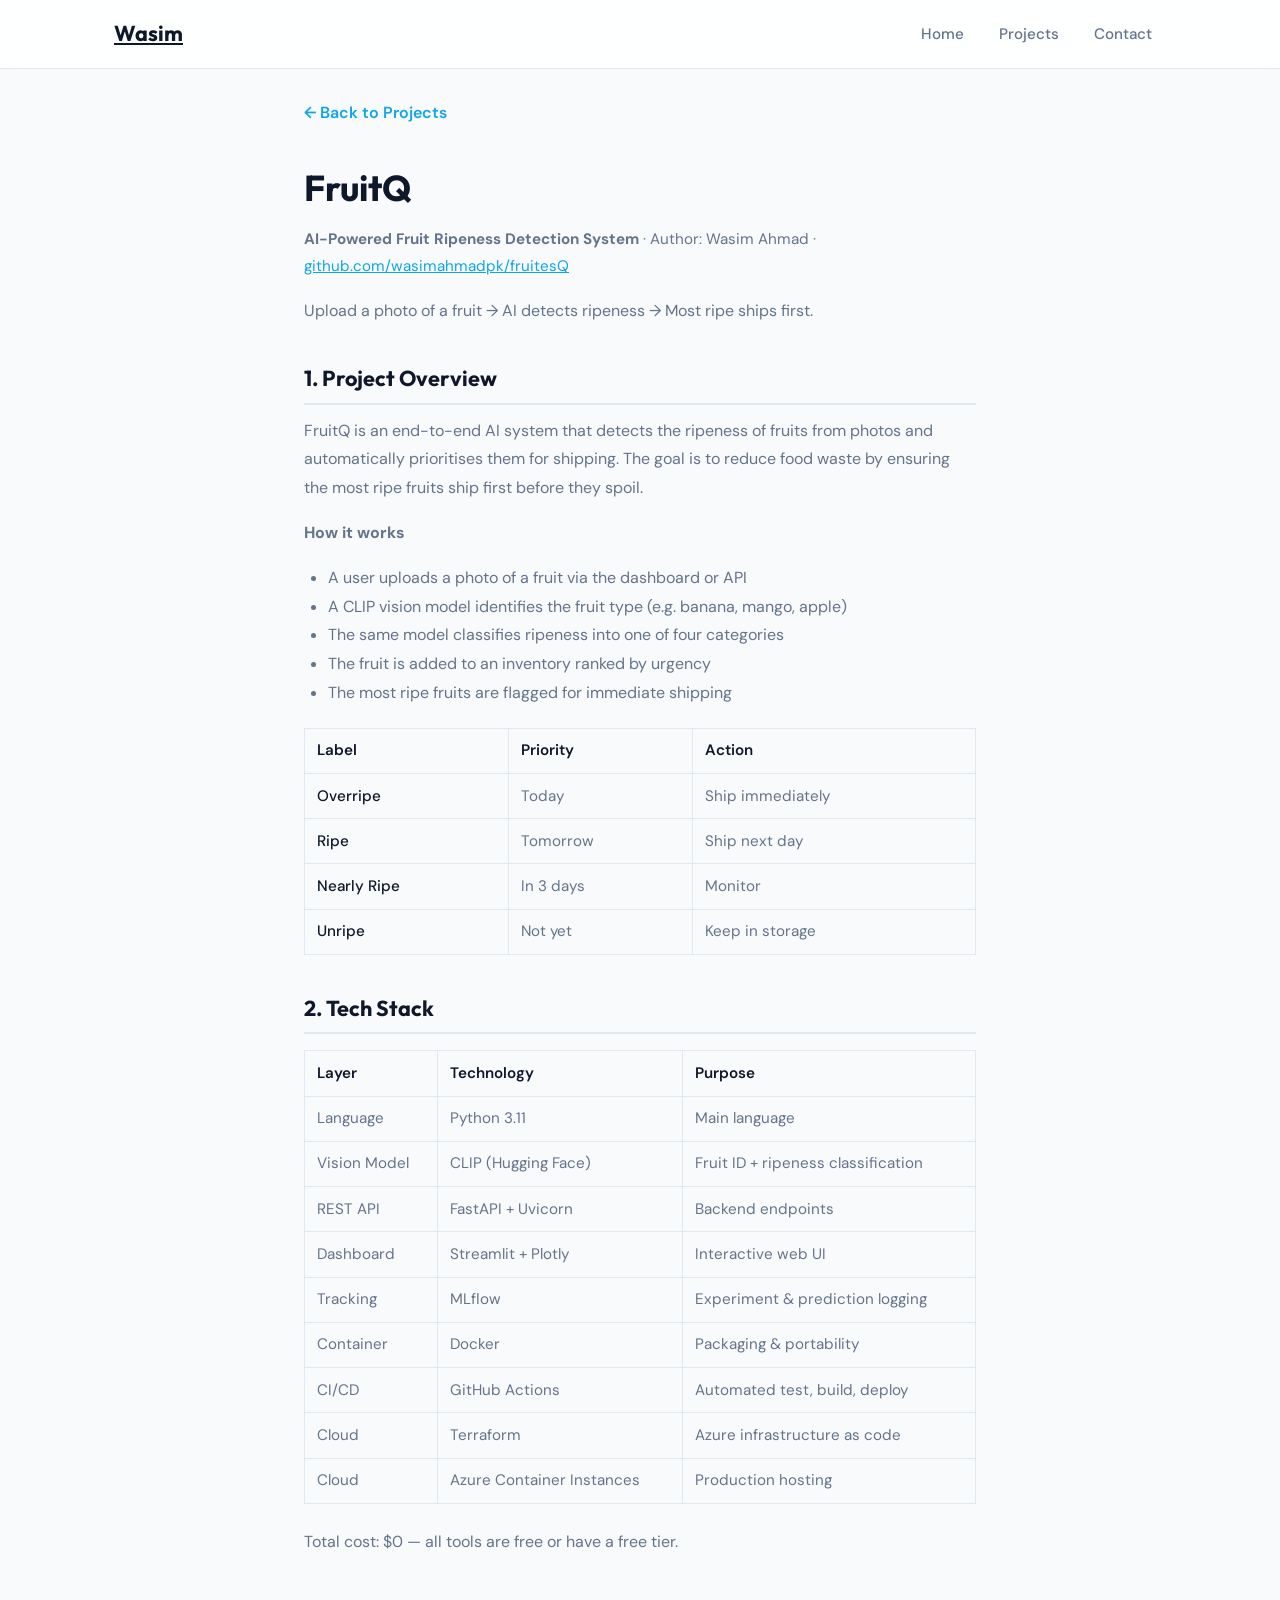
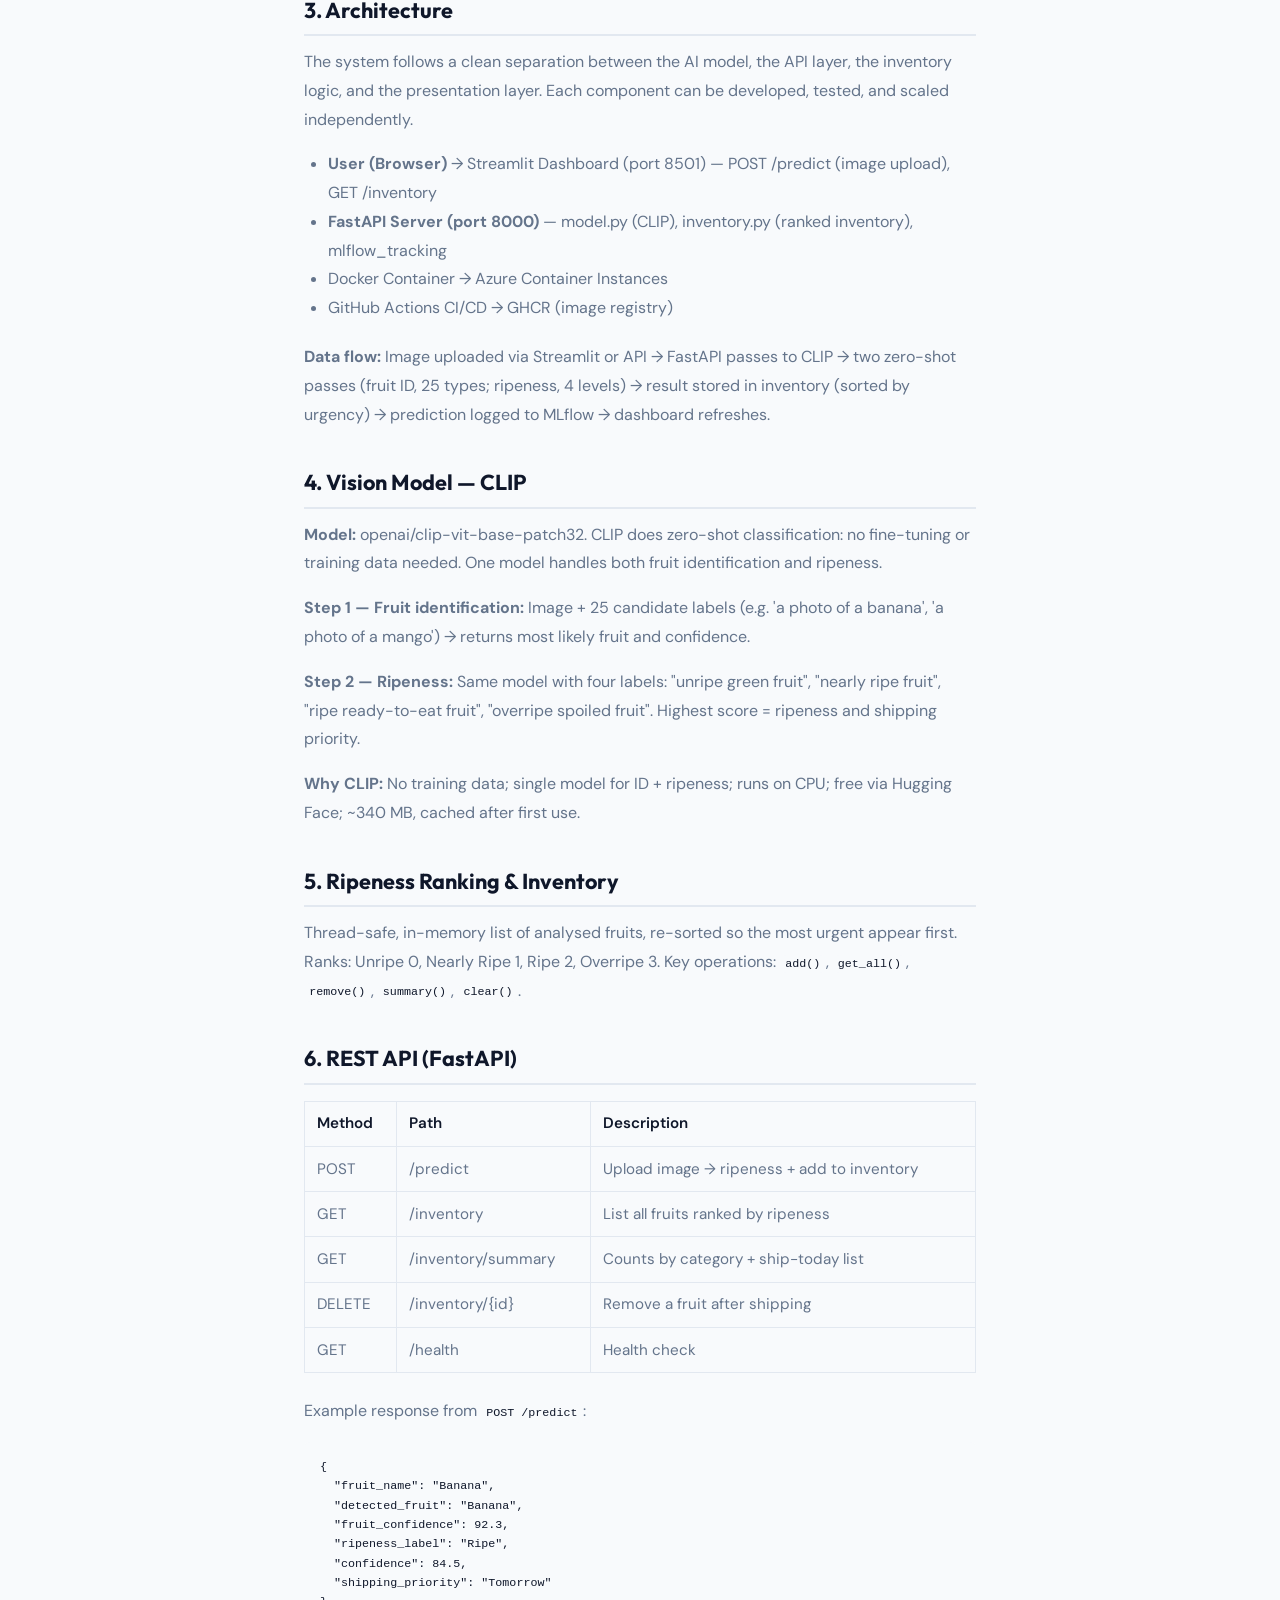
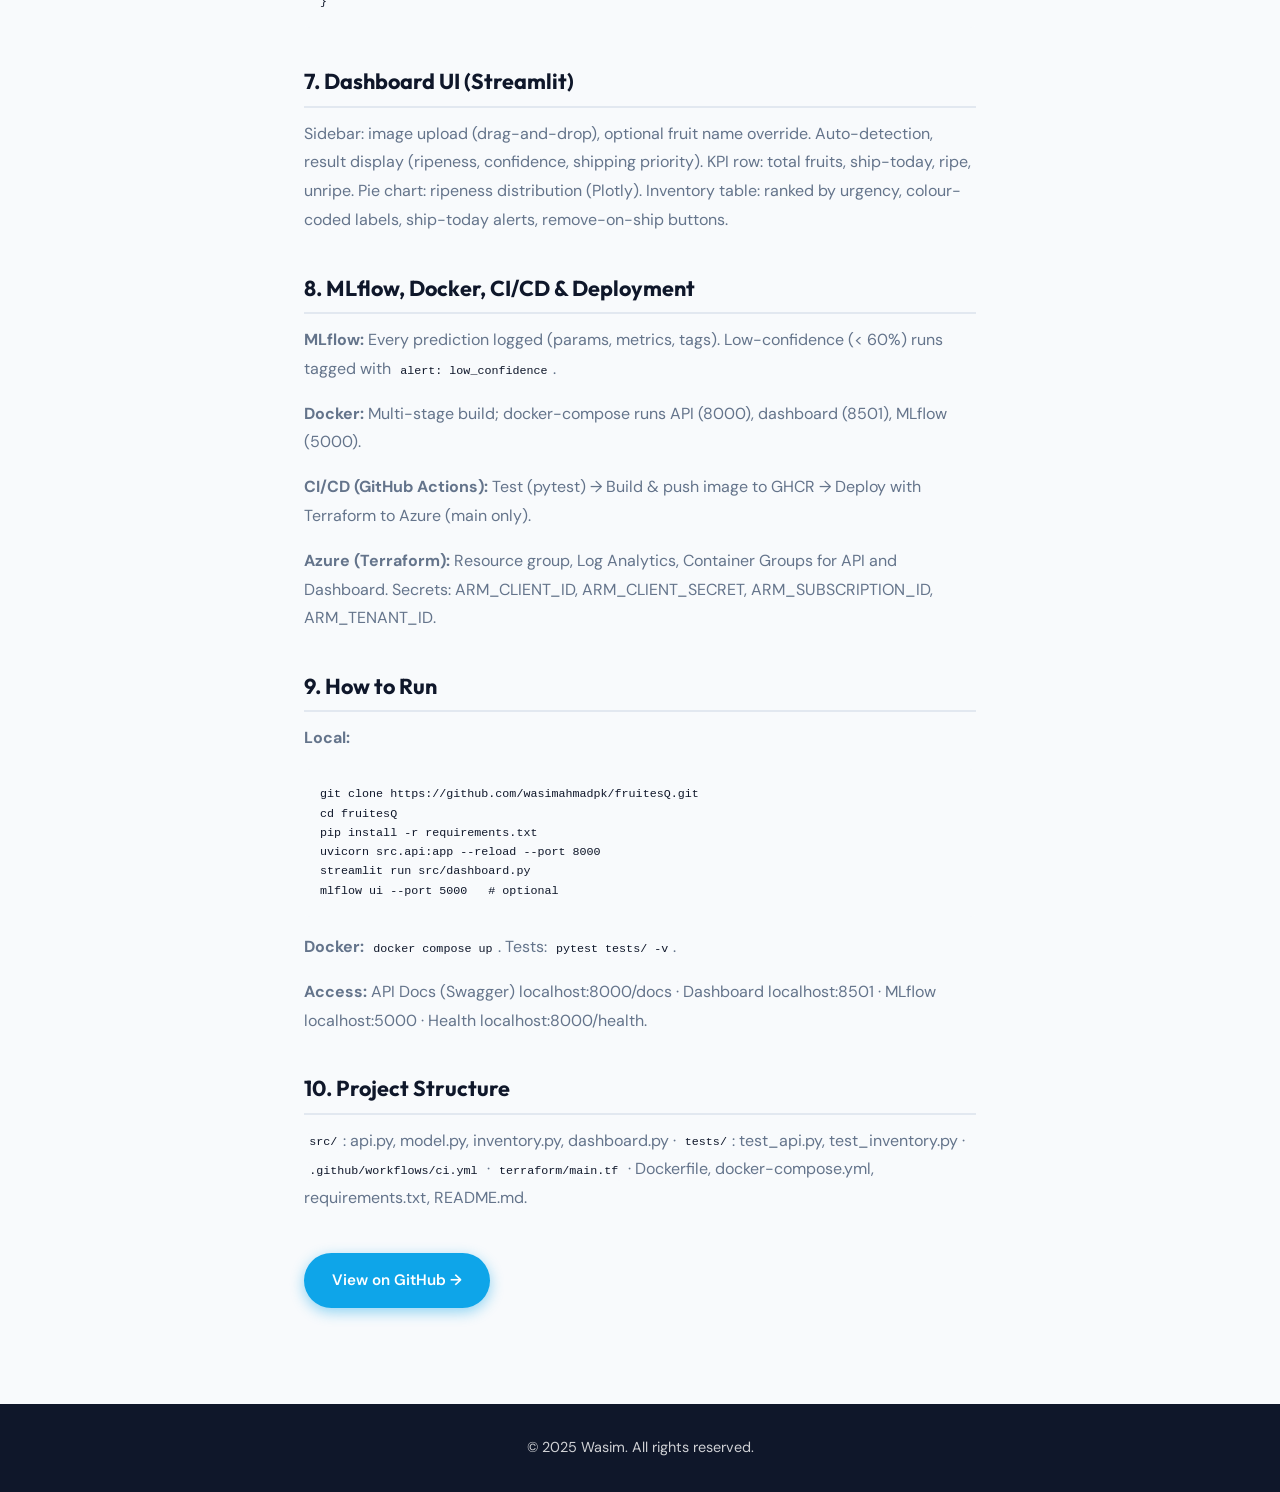
==== fruitq.html @ 73319ce7 "Add FruitQ project detail page, link card to fruitq.html Made-with: Cursor" ====
<!DOCTYPE html>
<html lang="en">
<head>
    <meta charset="UTF-8">
    <meta name="viewport" content="width=device-width, initial-scale=1.0">
    <title>FruitQ — AI-Powered Fruit Ripeness Detection | Wasim Ahmad</title>
    <link rel="stylesheet" href="styles.css">
    <link rel="preconnect" href="https://fonts.googleapis.com">
    <link rel="preconnect" href="https://fonts.gstatic.com" crossorigin>
    <link href="https://fonts.googleapis.com/css2?family=Outfit:wght@300;400;500;600;700;800&family=DM+Sans:ital,opsz,wght@0,9..40,400;0,9..40,500;0,9..40,600;0,9..40,700&display=swap" rel="stylesheet">
    <style>
        .project-page { padding: 100px 0 80px; }
        .project-page .container { max-width: 720px; margin: 0 auto; padding: 0 24px; }
        .back-link { display: inline-flex; align-items: center; gap: 0.5rem; color: var(--primary); text-decoration: none; font-weight: 600; margin-bottom: 2rem; transition: gap 0.2s; }
        .back-link:hover { gap: 0.75rem; }
        .project-page h1 { font-family: 'Outfit', sans-serif; font-size: clamp(1.75rem, 4vw, 2.25rem); color: var(--text); margin-bottom: 0.5rem; }
        .project-meta { color: var(--text-muted); font-size: 0.95rem; margin-bottom: 2rem; }
        .project-meta a { color: var(--primary); }
        .project-page h2 { font-family: 'Outfit', sans-serif; font-size: 1.35rem; color: var(--text); margin: 2.25rem 0 0.75rem; padding-bottom: 0.35rem; border-bottom: 2px solid var(--border); }
        .project-page p { color: var(--text-muted); line-height: 1.8; margin-bottom: 1rem; }
        .project-page ul { margin: 0.5rem 0 1.25rem 1.5rem; color: var(--text-muted); line-height: 1.8; }
        .project-page table { width: 100%; border-collapse: collapse; margin: 1rem 0 1.5rem; font-size: 0.95rem; }
        .project-page th, .project-page td { padding: 0.6rem 0.75rem; text-align: left; border: 1px solid var(--border); }
        .project-page th { background: var(--bg-section); font-weight: 600; color: var(--text); }
        .project-page td { color: var(--text-muted); }
        .project-page pre, .project-page code { background: var(--bg-section); padding: 0.2em 0.45em; border-radius: 6px; font-size: 0.9em; color: var(--text); }
        .project-page pre { padding: 1rem; overflow-x: auto; margin: 1rem 0; white-space: pre-wrap; }
        .project-page .priority-table td:first-child { font-weight: 500; color: var(--text); }
    </style>
</head>
<body>
    <nav class="navbar scrolled" id="navbar">
        <div class="nav-container">
            <a href="index.html" class="nav-logo">Wasim</a>
            <ul class="nav-menu">
                <li><a href="index.html#home" class="nav-link">Home</a></li>
                <li><a href="index.html#projects" class="nav-link">Projects</a></li>
                <li><a href="index.html#contact" class="nav-link">Contact</a></li>
            </ul>
        </div>
    </nav>

    <main class="section project-page">
        <div class="container">
            <a href="index.html#projects" class="back-link">← Back to Projects</a>

            <h1>FruitQ</h1>
            <p class="project-meta"><strong>AI-Powered Fruit Ripeness Detection System</strong> · Author: Wasim Ahmad · <a href="https://github.com/wasimahmadpk/fruitesQ" target="_blank" rel="noopener noreferrer">github.com/wasimahmadpk/fruitesQ</a></p>
            <p>Upload a photo of a fruit → AI detects ripeness → Most ripe ships first.</p>

            <h2>1. Project Overview</h2>
            <p>FruitQ is an end-to-end AI system that detects the ripeness of fruits from photos and automatically prioritises them for shipping. The goal is to reduce food waste by ensuring the most ripe fruits ship first before they spoil.</p>
            <p><strong>How it works</strong></p>
            <ul>
                <li>A user uploads a photo of a fruit via the dashboard or API</li>
                <li>A CLIP vision model identifies the fruit type (e.g. banana, mango, apple)</li>
                <li>The same model classifies ripeness into one of four categories</li>
                <li>The fruit is added to an inventory ranked by urgency</li>
                <li>The most ripe fruits are flagged for immediate shipping</li>
            </ul>

            <table class="priority-table">
                <thead><tr><th>Label</th><th>Priority</th><th>Action</th></tr></thead>
                <tbody>
                    <tr><td>Overripe</td><td>Today</td><td>Ship immediately</td></tr>
                    <tr><td>Ripe</td><td>Tomorrow</td><td>Ship next day</td></tr>
                    <tr><td>Nearly Ripe</td><td>In 3 days</td><td>Monitor</td></tr>
                    <tr><td>Unripe</td><td>Not yet</td><td>Keep in storage</td></tr>
                </tbody>
            </table>

            <h2>2. Tech Stack</h2>
            <table>
                <thead><tr><th>Layer</th><th>Technology</th><th>Purpose</th></tr></thead>
                <tbody>
                    <tr><td>Language</td><td>Python 3.11</td><td>Main language</td></tr>
                    <tr><td>Vision Model</td><td>CLIP (Hugging Face)</td><td>Fruit ID + ripeness classification</td></tr>
                    <tr><td>REST API</td><td>FastAPI + Uvicorn</td><td>Backend endpoints</td></tr>
                    <tr><td>Dashboard</td><td>Streamlit + Plotly</td><td>Interactive web UI</td></tr>
                    <tr><td>Tracking</td><td>MLflow</td><td>Experiment & prediction logging</td></tr>
                    <tr><td>Container</td><td>Docker</td><td>Packaging & portability</td></tr>
                    <tr><td>CI/CD</td><td>GitHub Actions</td><td>Automated test, build, deploy</td></tr>
                    <tr><td>Cloud</td><td>Terraform</td><td>Azure infrastructure as code</td></tr>
                    <tr><td>Cloud</td><td>Azure Container Instances</td><td>Production hosting</td></tr>
                </tbody>
            </table>
            <p>Total cost: $0 — all tools are free or have a free tier.</p>

            <h2>3. Architecture</h2>
            <p>The system follows a clean separation between the AI model, the API layer, the inventory logic, and the presentation layer. Each component can be developed, tested, and scaled independently.</p>
            <ul>
                <li><strong>User (Browser)</strong> → Streamlit Dashboard (port 8501) — POST /predict (image upload), GET /inventory</li>
                <li><strong>FastAPI Server (port 8000)</strong> — model.py (CLIP), inventory.py (ranked inventory), mlflow_tracking</li>
                <li>Docker Container → Azure Container Instances</li>
                <li>GitHub Actions CI/CD → GHCR (image registry)</li>
            </ul>
            <p><strong>Data flow:</strong> Image uploaded via Streamlit or API → FastAPI passes to CLIP → two zero-shot passes (fruit ID, 25 types; ripeness, 4 levels) → result stored in inventory (sorted by urgency) → prediction logged to MLflow → dashboard refreshes.</p>

            <h2>4. Vision Model — CLIP</h2>
            <p><strong>Model:</strong> openai/clip-vit-base-patch32. CLIP does zero-shot classification: no fine-tuning or training data needed. One model handles both fruit identification and ripeness.</p>
            <p><strong>Step 1 — Fruit identification:</strong> Image + 25 candidate labels (e.g. 'a photo of a banana', 'a photo of a mango') → returns most likely fruit and confidence.</p>
            <p><strong>Step 2 — Ripeness:</strong> Same model with four labels: "unripe green fruit", "nearly ripe fruit", "ripe ready-to-eat fruit", "overripe spoiled fruit". Highest score = ripeness and shipping priority.</p>
            <p><strong>Why CLIP:</strong> No training data; single model for ID + ripeness; runs on CPU; free via Hugging Face; ~340 MB, cached after first use.</p>

            <h2>5. Ripeness Ranking & Inventory</h2>
            <p>Thread-safe, in-memory list of analysed fruits, re-sorted so the most urgent appear first. Ranks: Unripe 0, Nearly Ripe 1, Ripe 2, Overripe 3. Key operations: <code>add()</code>, <code>get_all()</code>, <code>remove()</code>, <code>summary()</code>, <code>clear()</code>.</p>

            <h2>6. REST API (FastAPI)</h2>
            <table>
                <thead><tr><th>Method</th><th>Path</th><th>Description</th></tr></thead>
                <tbody>
                    <tr><td>POST</td><td>/predict</td><td>Upload image → ripeness + add to inventory</td></tr>
                    <tr><td>GET</td><td>/inventory</td><td>List all fruits ranked by ripeness</td></tr>
                    <tr><td>GET</td><td>/inventory/summary</td><td>Counts by category + ship-today list</td></tr>
                    <tr><td>DELETE</td><td>/inventory/{id}</td><td>Remove a fruit after shipping</td></tr>
                    <tr><td>GET</td><td>/health</td><td>Health check</td></tr>
                </tbody>
            </table>
            <p>Example response from <code>POST /predict</code>:</p>
            <pre>{
  "fruit_name": "Banana",
  "detected_fruit": "Banana",
  "fruit_confidence": 92.3,
  "ripeness_label": "Ripe",
  "confidence": 84.5,
  "shipping_priority": "Tomorrow"
}</pre>

            <h2>7. Dashboard UI (Streamlit)</h2>
            <p>Sidebar: image upload (drag-and-drop), optional fruit name override. Auto-detection, result display (ripeness, confidence, shipping priority). KPI row: total fruits, ship-today, ripe, unripe. Pie chart: ripeness distribution (Plotly). Inventory table: ranked by urgency, colour-coded labels, ship-today alerts, remove-on-ship buttons.</p>

            <h2>8. MLflow, Docker, CI/CD & Deployment</h2>
            <p><strong>MLflow:</strong> Every prediction logged (params, metrics, tags). Low-confidence (&lt; 60%) runs tagged with <code>alert: low_confidence</code>.</p>
            <p><strong>Docker:</strong> Multi-stage build; docker-compose runs API (8000), dashboard (8501), MLflow (5000).</p>
            <p><strong>CI/CD (GitHub Actions):</strong> Test (pytest) → Build & push image to GHCR → Deploy with Terraform to Azure (main only).</p>
            <p><strong>Azure (Terraform):</strong> Resource group, Log Analytics, Container Groups for API and Dashboard. Secrets: ARM_CLIENT_ID, ARM_CLIENT_SECRET, ARM_SUBSCRIPTION_ID, ARM_TENANT_ID.</p>

            <h2>9. How to Run</h2>
            <p><strong>Local:</strong></p>
            <pre>git clone https://github.com/wasimahmadpk/fruitesQ.git
cd fruitesQ
pip install -r requirements.txt
uvicorn src.api:app --reload --port 8000
streamlit run src/dashboard.py
mlflow ui --port 5000   # optional</pre>
            <p><strong>Docker:</strong> <code>docker compose up</code>. Tests: <code>pytest tests/ -v</code>.</p>
            <p><strong>Access:</strong> API Docs (Swagger) localhost:8000/docs · Dashboard localhost:8501 · MLflow localhost:5000 · Health localhost:8000/health.</p>

            <h2>10. Project Structure</h2>
            <p><code>src/</code>: api.py, model.py, inventory.py, dashboard.py · <code>tests/</code>: test_api.py, test_inventory.py · <code>.github/workflows/ci.yml</code> · <code>terraform/main.tf</code> · Dockerfile, docker-compose.yml, requirements.txt, README.md.</p>

            <p style="margin-top: 2.5rem;"><a href="https://github.com/wasimahmadpk/fruitesQ" target="_blank" rel="noopener noreferrer" class="btn btn-primary">View on GitHub →</a></p>
        </div>
    </main>

    <footer class="footer">
        <div class="container">
            <p>&copy; 2025 Wasim. All rights reserved.</p>
        </div>
    </footer>
</body>
</html>
---- styles.css ----
/* Reset and Base */
* {
    margin: 0;
    padding: 0;
    box-sizing: border-box;
}

:root {
    --primary: #0ea5e9;
    --primary-dark: #0284c7;
    --primary-glow: rgba(14, 165, 233, 0.4);
    --accent: #f97316;
    --bg-dark: #0f172a;
    --bg-darker: #020617;
    --bg-card: #ffffff;
    --bg-section: #f8fafc;
    --bg-section-alt: #f1f5f9;
    --text: #0f172a;
    --text-muted: #64748b;
    --border: #e2e8f0;
    --shadow: 0 4px 6px -1px rgba(15, 23, 42, 0.06), 0 2px 4px -2px rgba(15, 23, 42, 0.04);
    --shadow-lg: 0 20px 25px -5px rgba(15, 23, 42, 0.08), 0 8px 10px -6px rgba(15, 23, 42, 0.04);
    --shadow-glow: 0 0 40px -10px var(--primary-glow);
    --radius: 16px;
    --radius-sm: 10px;
}

html {
    scroll-behavior: smooth;
}

body {
    font-family: 'DM Sans', -apple-system, BlinkMacSystemFont, sans-serif;
    line-height: 1.65;
    color: var(--text);
    background-color: var(--bg-card);
    overflow-x: hidden;
}

.container {
    max-width: 1100px;
    margin: 0 auto;
    padding: 0 24px;
}

/* Nav */
.navbar {
    position: fixed;
    top: 0;
    width: 100%;
    z-index: 1000;
    transition: background 0.35s ease, box-shadow 0.35s ease;
}

.navbar:not(.scrolled) {
    background: transparent;
}

.navbar.scrolled {
    background: rgba(255, 255, 255, 0.85);
    backdrop-filter: saturate(180%) blur(14px);
    -webkit-backdrop-filter: saturate(180%) blur(14px);
    box-shadow: 0 1px 0 var(--border);
}

.nav-container {
    max-width: 1100px;
    margin: 0 auto;
    padding: 1rem 24px;
    display: flex;
    justify-content: space-between;
    align-items: center;
}

.nav-logo {
    font-family: 'Outfit', sans-serif;
    font-size: 1.35rem;
    font-weight: 700;
}

.navbar:not(.scrolled) .nav-logo {
    color: #fff;
}

.navbar.scrolled .nav-logo {
    color: var(--text);
}

.nav-menu {
    display: flex;
    list-style: none;
    gap: 0.5rem;
}

.nav-link {
    text-decoration: none;
    font-weight: 500;
    font-size: 0.95rem;
    padding: 0.5rem 0.85rem;
    border-radius: 999px;
    transition: color 0.2s, background 0.2s;
    position: relative;
}

.navbar:not(.scrolled) .nav-link {
    color: rgba(255, 255, 255, 0.9);
}

.navbar:not(.scrolled) .nav-link:hover {
    color: #fff;
    background: rgba(255, 255, 255, 0.12);
}

.navbar.scrolled .nav-link {
    color: var(--text-muted);
}

.navbar.scrolled .nav-link:hover,
.navbar.scrolled .nav-link.active {
    color: var(--primary);
}

.nav-link.active {
    font-weight: 600;
}

.nav-link.active::after {
    content: '';
    position: absolute;
    bottom: 2px;
    left: 50%;
    transform: translateX(-50%);
    width: 4px;
    height: 4px;
    border-radius: 50%;
    background: var(--primary);
}

.navbar:not(.scrolled) .nav-link.active::after {
    background: #fff;
}

.hamburger {
    display: none;
    flex-direction: column;
    cursor: pointer;
    gap: 5px;
}

.hamburger span {
    width: 22px;
    height: 2px;
    background: currentColor;
    border-radius: 2px;
    transition: transform 0.3s, opacity 0.3s;
}

.navbar:not(.scrolled) .hamburger {
    color: #fff;
}

.hamburger.active span:nth-child(1) {
    transform: rotate(45deg) translate(5px, 5px);
}
.hamburger.active span:nth-child(2) {
    opacity: 0;
}
.hamburger.active span:nth-child(3) {
    transform: rotate(-45deg) translate(5px, -5px);
}

/* Hero */
.hero {
    min-height: 100vh;
    display: flex;
    flex-direction: column;
    justify-content: center;
    align-items: center;
    text-align: center;
    position: relative;
    overflow: hidden;
    background: var(--bg-darker);
}

.hero::before {
    content: '';
    position: absolute;
    inset: 0;
    background: 
        radial-gradient(ellipse 80% 50% at 50% -20%, rgba(14, 165, 233, 0.25), transparent),
        radial-gradient(ellipse 60% 40% at 90% 50%, rgba(249, 115, 22, 0.08), transparent),
        radial-gradient(ellipse 50% 30% at 10% 80%, rgba(14, 165, 233, 0.12), transparent);
    pointer-events: none;
}

.hero::after {
    content: '';
    position: absolute;
    inset: 0;
    background-image: 
        linear-gradient(rgba(255,255,255,0.02) 1px, transparent 1px),
        linear-gradient(90deg, rgba(255,255,255,0.02) 1px, transparent 1px);
    background-size: 60px 60px;
    pointer-events: none;
    opacity: 0.6;
}

.hero-content {
    position: relative;
    z-index: 1;
    animation: fadeInUp 0.9s ease;
}

.hero-title {
    font-family: 'Outfit', sans-serif;
    font-size: clamp(2.5rem, 6vw, 4.25rem);
    font-weight: 700;
    margin-bottom: 1rem;
    display: flex;
    flex-direction: column;
    gap: 0.25rem;
    letter-spacing: -0.02em;
}

.greeting {
    font-size: 0.45em;
    font-weight: 500;
    color: rgba(255, 255, 255, 0.7);
    letter-spacing: 0.1em;
    text-transform: uppercase;
}

.name {
    font-size: 1em;
    background: linear-gradient(135deg, #fff 0%, #94a3b8 100%);
    -webkit-background-clip: text;
    -webkit-text-fill-color: transparent;
    background-clip: text;
}

.hero-subtitle {
    font-size: clamp(1rem, 2vw, 1.2rem);
    margin-bottom: 2rem;
    color: rgba(255, 255, 255, 0.75);
    max-width: 520px;
    margin-left: auto;
    margin-right: auto;
}

.hero-buttons {
    display: flex;
    gap: 1rem;
    justify-content: center;
    flex-wrap: wrap;
}

.btn {
    padding: 14px 28px;
    border-radius: 999px;
    text-decoration: none;
    font-weight: 600;
    font-size: 0.95rem;
    transition: transform 0.2s, box-shadow 0.2s, background 0.2s;
    display: inline-block;
}

.btn-primary {
    background: var(--primary);
    color: #fff;
    box-shadow: 0 4px 14px rgba(14, 165, 233, 0.45);
}

.btn-primary:hover {
    transform: translateY(-2px);
    box-shadow: 0 8px 24px rgba(14, 165, 233, 0.5);
    background: var(--primary-dark);
}

.btn-secondary {
    background: transparent;
    color: #fff;
    border: 2px solid rgba(255, 255, 255, 0.5);
}

.btn-secondary:hover {
    background: rgba(255, 255, 255, 0.1);
    border-color: rgba(255, 255, 255, 0.8);
    transform: translateY(-2px);
}

.scroll-indicator {
    position: absolute;
    bottom: 32px;
    left: 50%;
    transform: translateX(-50%);
    animation: bounce 2.2s infinite;
}

.mouse {
    width: 24px;
    height: 38px;
    border: 2px solid rgba(255, 255, 255, 0.4);
    border-radius: 14px;
    position: relative;
}

.mouse::before {
    content: '';
    position: absolute;
    top: 8px;
    left: 50%;
    transform: translateX(-50%);
    width: 4px;
    height: 8px;
    background: rgba(255, 255, 255, 0.7);
    border-radius: 2px;
    animation: scroll 2s ease-in-out infinite;
}

/* Sections */
.section {
    padding: 88px 0;
}

.section:nth-child(even) {
    background-color: var(--bg-section);
}

.section:nth-child(odd):not(.hero) {
    background-color: var(--bg-card);
}

.section-title {
    font-family: 'Outfit', sans-serif;
    font-size: clamp(1.85rem, 4vw, 2.35rem);
    font-weight: 700;
    text-align: center;
    margin-bottom: 3rem;
    color: var(--text);
    letter-spacing: -0.02em;
}

.section-title::after {
    content: '';
    display: block;
    width: 48px;
    height: 4px;
    background: linear-gradient(90deg, var(--primary), var(--accent));
    border-radius: 2px;
    margin: 14px auto 0;
}

/* About */
.about-content {
    max-width: 680px;
    margin: 0 auto;
}

.about-description {
    font-size: 1.08rem;
    line-height: 1.85;
    color: var(--text-muted);
    margin-bottom: 1.25rem;
    text-align: center;
}

/* Timeline */
.timeline {
    position: relative;
    max-width: 820px;
    margin: 0 auto;
    padding: 2rem 0;
}

.timeline::before {
    content: '';
    position: absolute;
    left: 50%;
    top: 0;
    bottom: 0;
    width: 2px;
    background: linear-gradient(180deg, var(--primary), var(--accent));
    transform: translateX(-50%);
    border-radius: 2px;
    opacity: 0.5;
}

.timeline-item {
    position: relative;
    margin-bottom: 2.5rem;
    display: flex;
    align-items: center;
}

.timeline-item:nth-child(odd) {
    flex-direction: row;
}

.timeline-item:nth-child(even) {
    flex-direction: row-reverse;
}

.timeline-marker {
    position: absolute;
    left: 50%;
    transform: translateX(-50%);
    width: 14px;
    height: 14px;
    background: var(--primary);
    border: 3px solid var(--bg-card);
    border-radius: 50%;
    box-shadow: var(--shadow);
    z-index: 1;
}

.timeline-content {
    width: 46%;
    background: var(--bg-card);
    padding: 1.75rem 1.5rem;
    border-radius: var(--radius);
    box-shadow: var(--shadow);
    border: 1px solid var(--border);
    transition: transform 0.3s ease, box-shadow 0.3s ease, border-color 0.3s ease;
}

.timeline-content:hover {
    transform: translateY(-4px);
    box-shadow: var(--shadow-lg);
    border-color: rgba(14, 165, 233, 0.2);
}

.timeline-title {
    font-family: 'Outfit', sans-serif;
    font-size: 1.2rem;
    font-weight: 600;
    color: var(--text);
    margin-bottom: 0.4rem;
}

.timeline-company {
    font-size: 1rem;
    color: var(--primary);
    font-weight: 600;
    margin-bottom: 0.35rem;
}

.timeline-date {
    font-size: 0.85rem;
    color: var(--text-muted);
    margin-bottom: 0.9rem;
}

.timeline-description {
    list-style: none;
    padding-left: 0;
}

.timeline-description li {
    padding: 0.4rem 0;
    padding-left: 1.25rem;
    position: relative;
    color: var(--text-muted);
    font-size: 0.95rem;
}

.timeline-description li::before {
    content: '';
    position: absolute;
    left: 0;
    top: 0.75em;
    width: 6px;
    height: 6px;
    border-radius: 50%;
    background: var(--primary);
    opacity: 0.7;
}

/* Education & Project cards */
.education-grid {
    display: grid;
    grid-template-columns: repeat(auto-fit, minmax(300px, 1fr));
    gap: 1.5rem;
    max-width: 100%;
    margin: 0 auto;
}

.education-card {
    background: var(--bg-card);
    padding: 1.75rem 1.5rem;
    border-radius: var(--radius);
    box-shadow: var(--shadow);
    border: 1px solid var(--border);
    text-align: center;
    transition: transform 0.3s ease, box-shadow 0.3s ease, border-color 0.3s ease;
}

.education-card:hover {
    transform: translateY(-4px);
    box-shadow: var(--shadow-lg);
    border-color: rgba(14, 165, 233, 0.2);
}

.education-icon {
    font-size: 2.5rem;
    margin-bottom: 1rem;
    line-height: 1;
}

.education-degree {
    font-family: 'Outfit', sans-serif;
    font-size: 1.2rem;
    font-weight: 600;
    color: var(--text);
    margin-bottom: 0.5rem;
    line-height: 1.35;
}

.education-institution {
    font-size: 0.95rem;
    color: var(--primary);
    font-weight: 600;
    margin-bottom: 0.4rem;
}

.education-date {
    font-size: 0.85rem;
    color: var(--text-muted);
    margin-bottom: 0.75rem;
}

.education-details {
    font-size: 0.95rem;
    color: var(--text-muted);
    line-height: 1.6;
}

.project-card-featured .education-details {
    margin-bottom: 1rem;
}

.project-link {
    display: inline-block;
    margin-top: 0.5rem;
    font-size: 0.9rem;
    padding: 0.5rem 1.1rem;
}

/* Skills */
.skills-container {
    max-width: 900px;
    margin: 0 auto;
    display: flex;
    flex-direction: column;
    gap: 1.75rem;
}

.skill-category {
    background: var(--bg-card);
    padding: 1.5rem 1.25rem;
    border-radius: var(--radius);
    box-shadow: var(--shadow);
    border: 1px solid var(--border);
}

.skill-category-title {
    font-family: 'Outfit', sans-serif;
    font-size: 1.15rem;
    font-weight: 600;
    color: var(--text);
    margin-bottom: 1.25rem;
    text-align: center;
}

.skill-tags {
    display: flex;
    flex-wrap: wrap;
    gap: 0.65rem;
    justify-content: center;
}

.skill-tag {
    padding: 0.5rem 1rem;
    background: linear-gradient(135deg, var(--primary), #06b6d4);
    color: #fff;
    border-radius: 999px;
    font-size: 0.9rem;
    font-weight: 500;
    transition: transform 0.2s ease, box-shadow 0.2s ease;
    cursor: default;
}

.skill-tag:hover {
    transform: translateY(-2px);
    box-shadow: 0 6px 16px rgba(14, 165, 233, 0.35);
}

/* Contact */
.contact-content {
    max-width: 720px;
    margin: 0 auto;
    text-align: center;
}

.contact-description {
    font-size: 1.05rem;
    color: var(--text-muted);
    margin-bottom: 2.5rem;
}

.contact-info {
    display: grid;
    grid-template-columns: repeat(auto-fit, minmax(220px, 1fr));
    gap: 1.25rem;
}

.contact-item {
    background: var(--bg-card);
    padding: 1.5rem;
    border-radius: var(--radius);
    box-shadow: var(--shadow);
    border: 1px solid var(--border);
    transition: transform 0.3s ease, box-shadow 0.3s ease, border-color 0.3s ease;
    display: flex;
    flex-direction: column;
    align-items: center;
    text-align: center;
}

.contact-item:hover {
    transform: translateY(-4px);
    box-shadow: var(--shadow-lg);
    border-color: rgba(14, 165, 233, 0.25);
}

.contact-icon {
    font-size: 2rem;
    margin-bottom: 0.75rem;
}

.contact-details h4 {
    font-size: 1rem;
    font-weight: 600;
    color: var(--text);
    margin-bottom: 0.35rem;
}

.contact-details a,
.contact-details p {
    color: var(--text-muted);
    text-decoration: none;
    font-size: 0.95rem;
    transition: color 0.2s;
}

.contact-details a:hover {
    color: var(--primary);
}

/* Footer */
.footer {
    background: var(--bg-dark);
    color: rgba(255, 255, 255, 0.8);
    text-align: center;
    padding: 2rem 0;
    font-size: 0.9rem;
}

/* Animations */
@keyframes fadeInUp {
    from {
        opacity: 0;
        transform: translateY(24px);
    }
    to {
        opacity: 1;
        transform: translateY(0);
    }
}

@keyframes bounce {
    0%, 20%, 50%, 80%, 100% {
        transform: translateX(-50%) translateY(0);
    }
    40% {
        transform: translateX(-50%) translateY(-8px);
    }
    60% {
        transform: translateX(-50%) translateY(-4px);
    }
}

@keyframes scroll {
    0% {
        opacity: 1;
        transform: translateX(-50%) translateY(0);
    }
    100% {
        opacity: 0;
        transform: translateX(-50%) translateY(12px);
    }
}

/* Responsive */
@media (max-width: 768px) {
    .hamburger {
        display: flex;
    }

    .nav-menu {
        position: fixed;
        left: -100%;
        top: 60px;
        flex-direction: column;
        background: rgba(255, 255, 255, 0.98);
        backdrop-filter: blur(12px);
        width: 100%;
        text-align: center;
        transition: 0.3s;
        box-shadow: var(--shadow-lg);
        padding: 1.5rem 0;
        gap: 0;
    }

    .nav-menu.active {
        left: 0;
    }

    .nav-menu .nav-link {
        color: var(--text) !important;
        padding: 0.75rem 1rem;
    }

    .hero-title {
        font-size: clamp(2rem, 8vw, 2.75rem);
    }

    .name {
        font-size: 1em;
    }

    .hero-subtitle {
        font-size: 1rem;
    }

    .section {
        padding: 64px 0;
    }

    .section-title {
        font-size: 1.75rem;
    }

    .timeline::before {
        left: 18px;
    }

    .timeline-item {
        flex-direction: row !important;
        padding-left: 2.5rem;
    }

    .timeline-content {
        width: 100%;
    }

    .timeline-marker {
        left: 18px;
    }

    .education-grid {
        grid-template-columns: 1fr;
    }

    .contact-info {
        grid-template-columns: 1fr;
    }
}

@media (max-width: 480px) {
    .hero-buttons {
        flex-direction: column;
        width: 100%;
        max-width: 280px;
        margin: 0 auto;
    }

    .btn {
        width: 100%;
        text-align: center;
    }
}
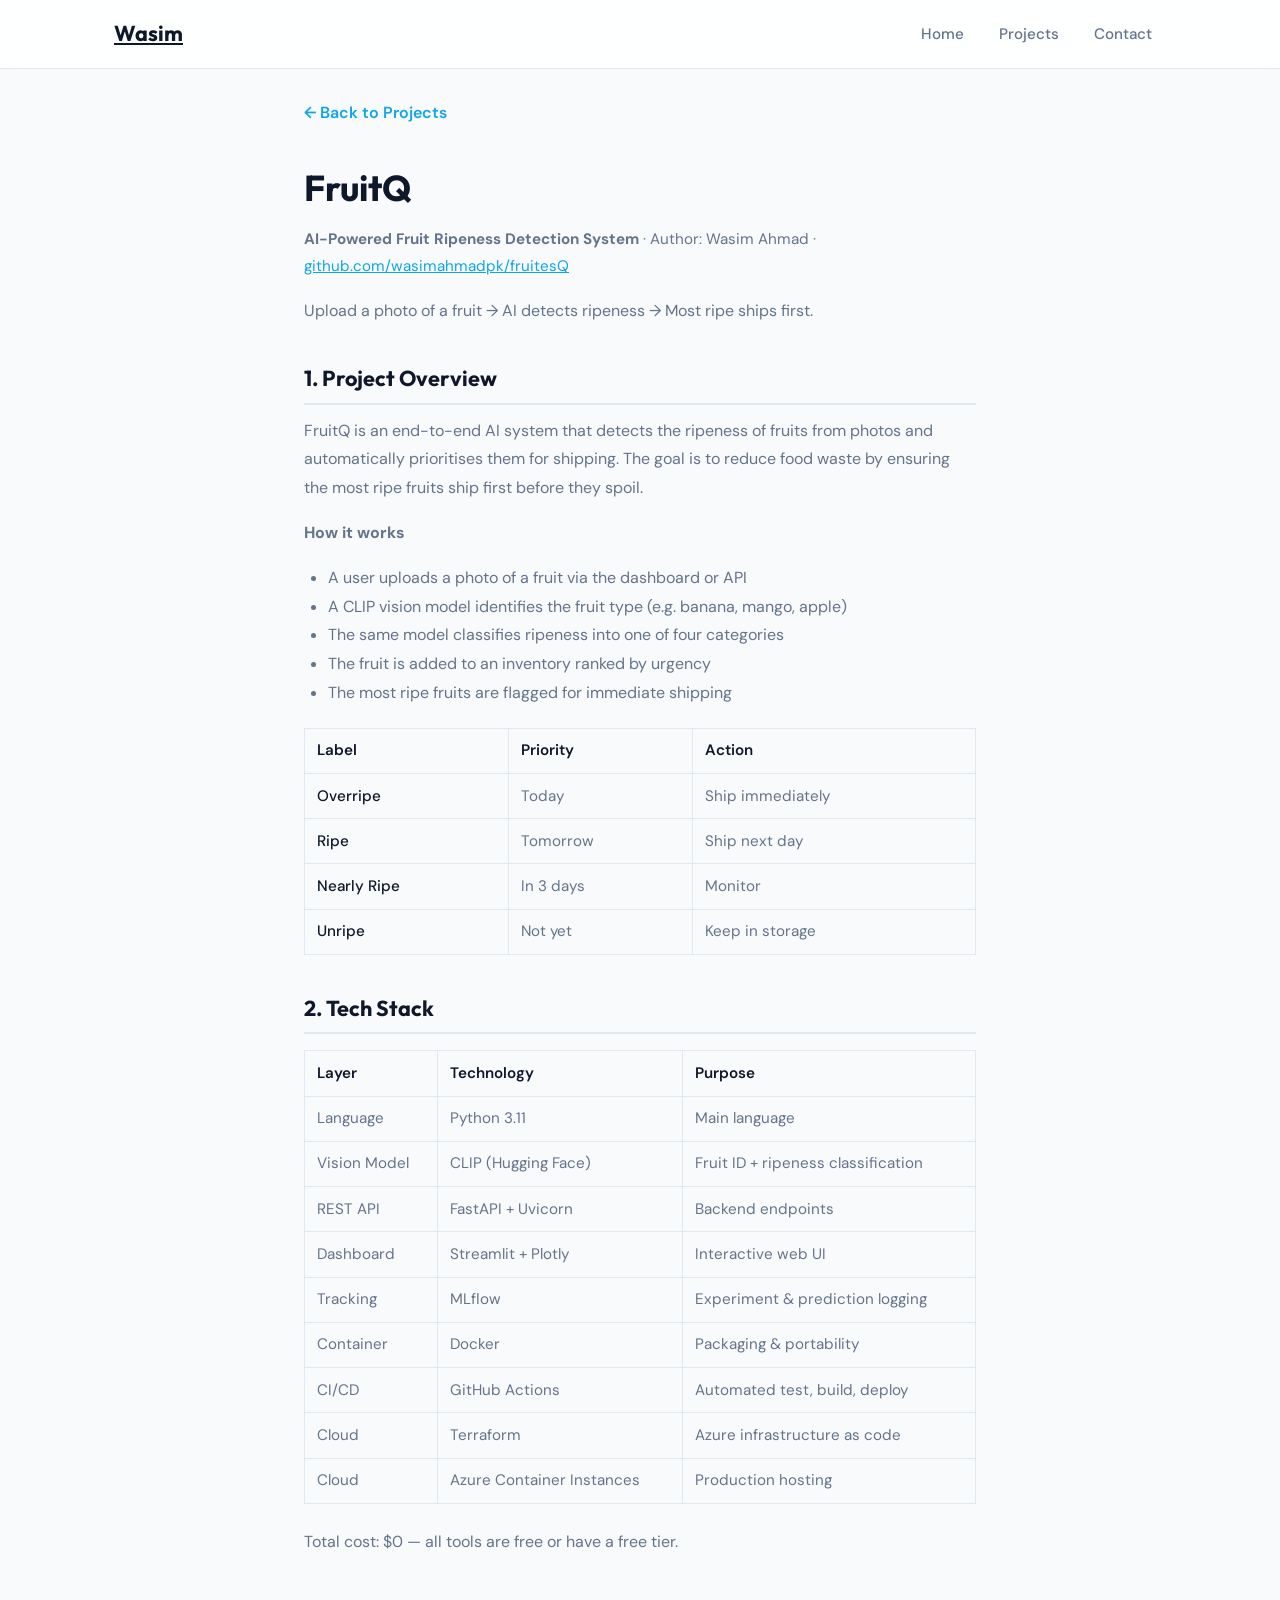
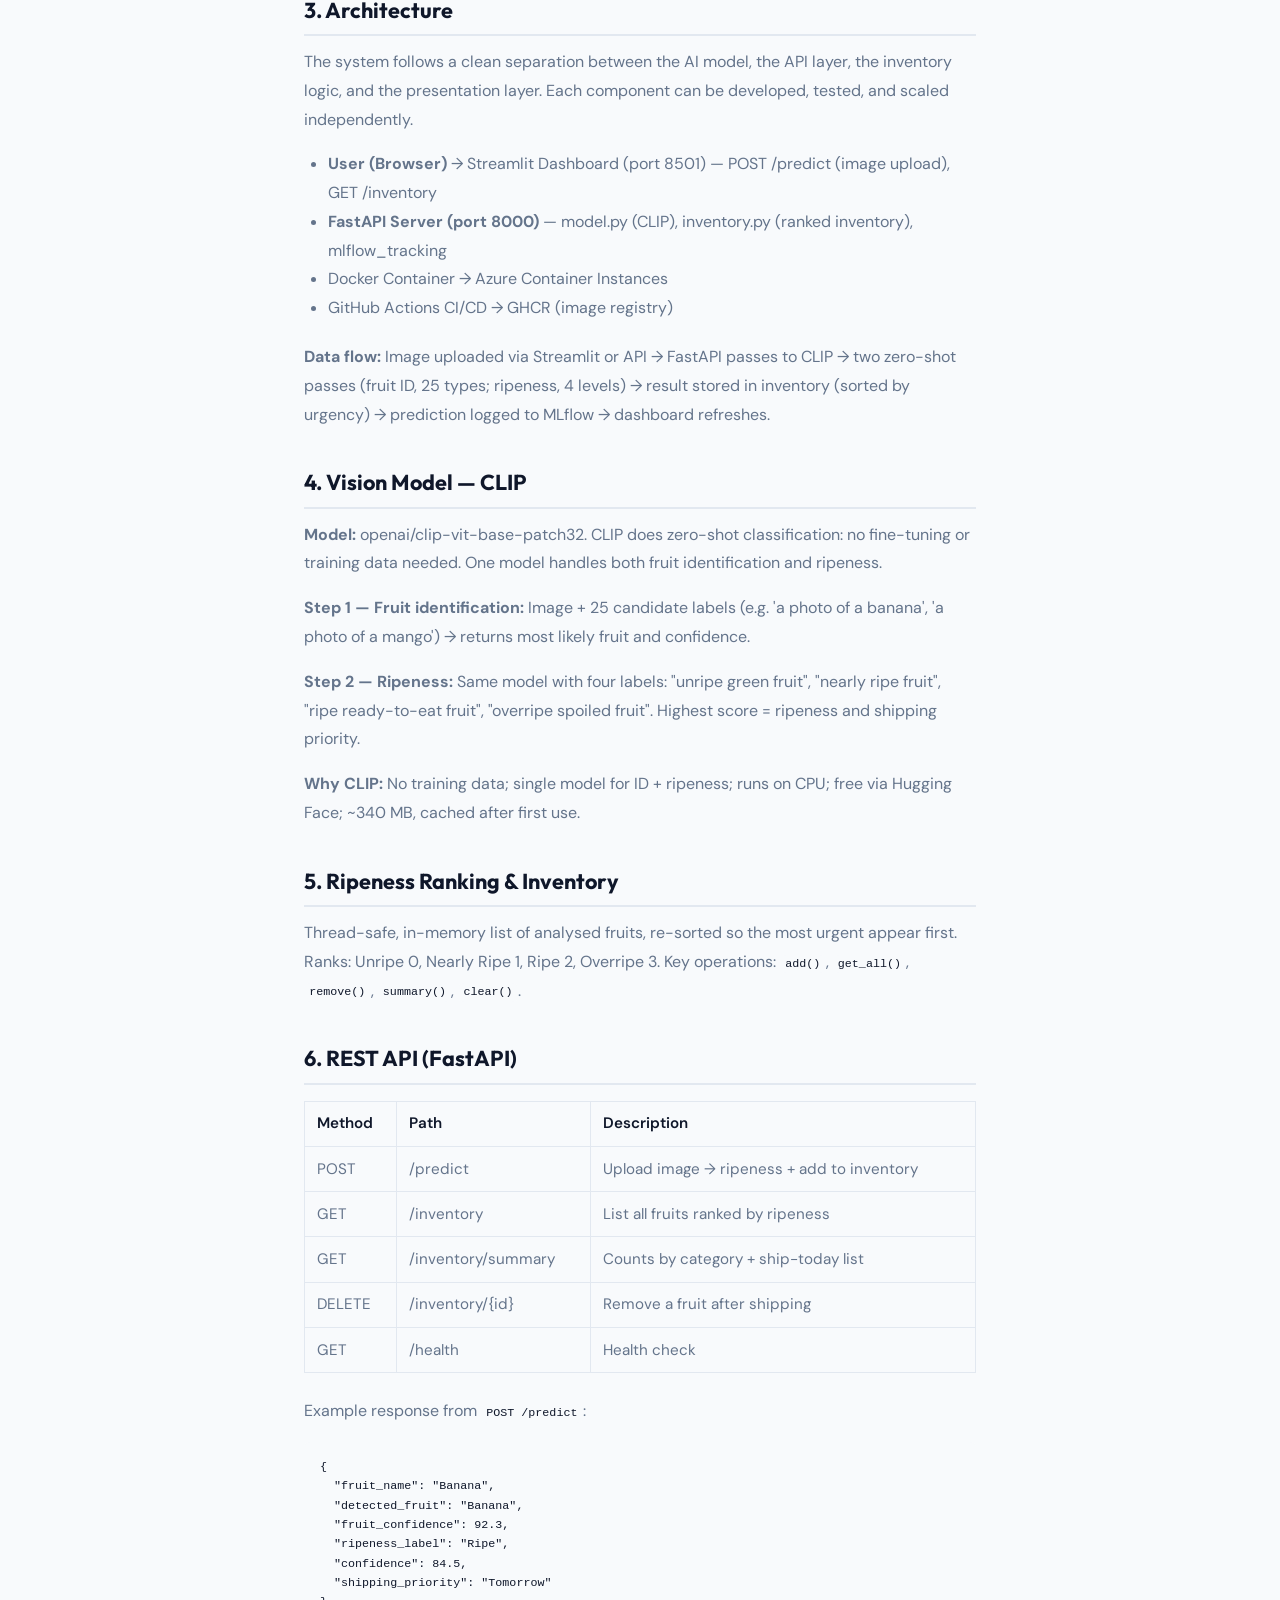
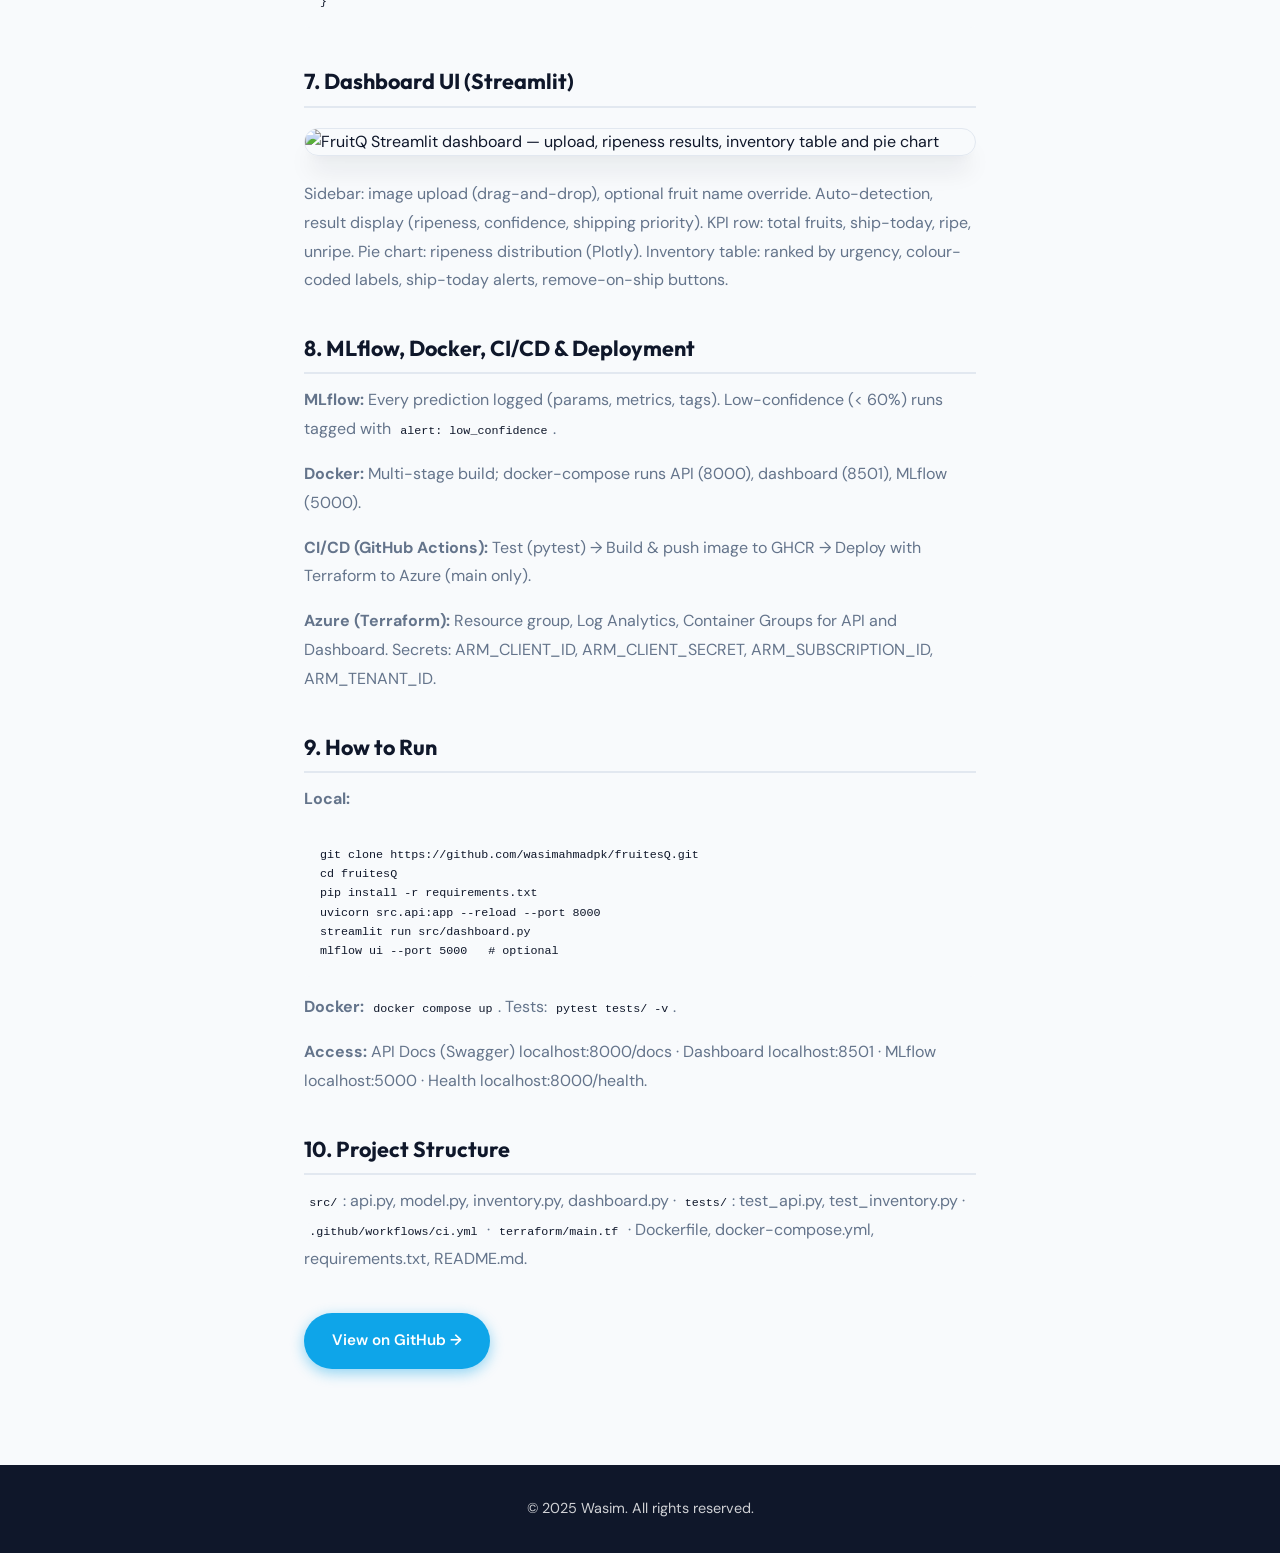
==== commit 4ef10c92: "Add dashboard screenshot placeholder to FruitQ page, add images folder Made-with: Cursor" ====
--- a/fruitq.html
+++ b/fruitq.html
@@ -26,6 +26,7 @@
         .project-page pre, .project-page code { background: var(--bg-section); padding: 0.2em 0.45em; border-radius: 6px; font-size: 0.9em; color: var(--text); }
         .project-page pre { padding: 1rem; overflow-x: auto; margin: 1rem 0; white-space: pre-wrap; }
         .project-page .priority-table td:first-child { font-weight: 500; color: var(--text); }
+        .project-screenshot { width: 100%; max-width: 720px; margin: 1.25rem 0 1.5rem; border-radius: var(--radius); box-shadow: var(--shadow-lg); border: 1px solid var(--border); display: block; }
     </style>
 </head>
 <body>
@@ -127,6 +128,7 @@
 }</pre>
 
             <h2>7. Dashboard UI (Streamlit)</h2>
+            <img src="images/fruitq-dashboard.png" alt="FruitQ Streamlit dashboard — upload, ripeness results, inventory table and pie chart" class="project-screenshot">
             <p>Sidebar: image upload (drag-and-drop), optional fruit name override. Auto-detection, result display (ripeness, confidence, shipping priority). KPI row: total fruits, ship-today, ripe, unripe. Pie chart: ripeness distribution (Plotly). Inventory table: ranked by urgency, colour-coded labels, ship-today alerts, remove-on-ship buttons.</p>
 
             <h2>8. MLflow, Docker, CI/CD & Deployment</h2>
